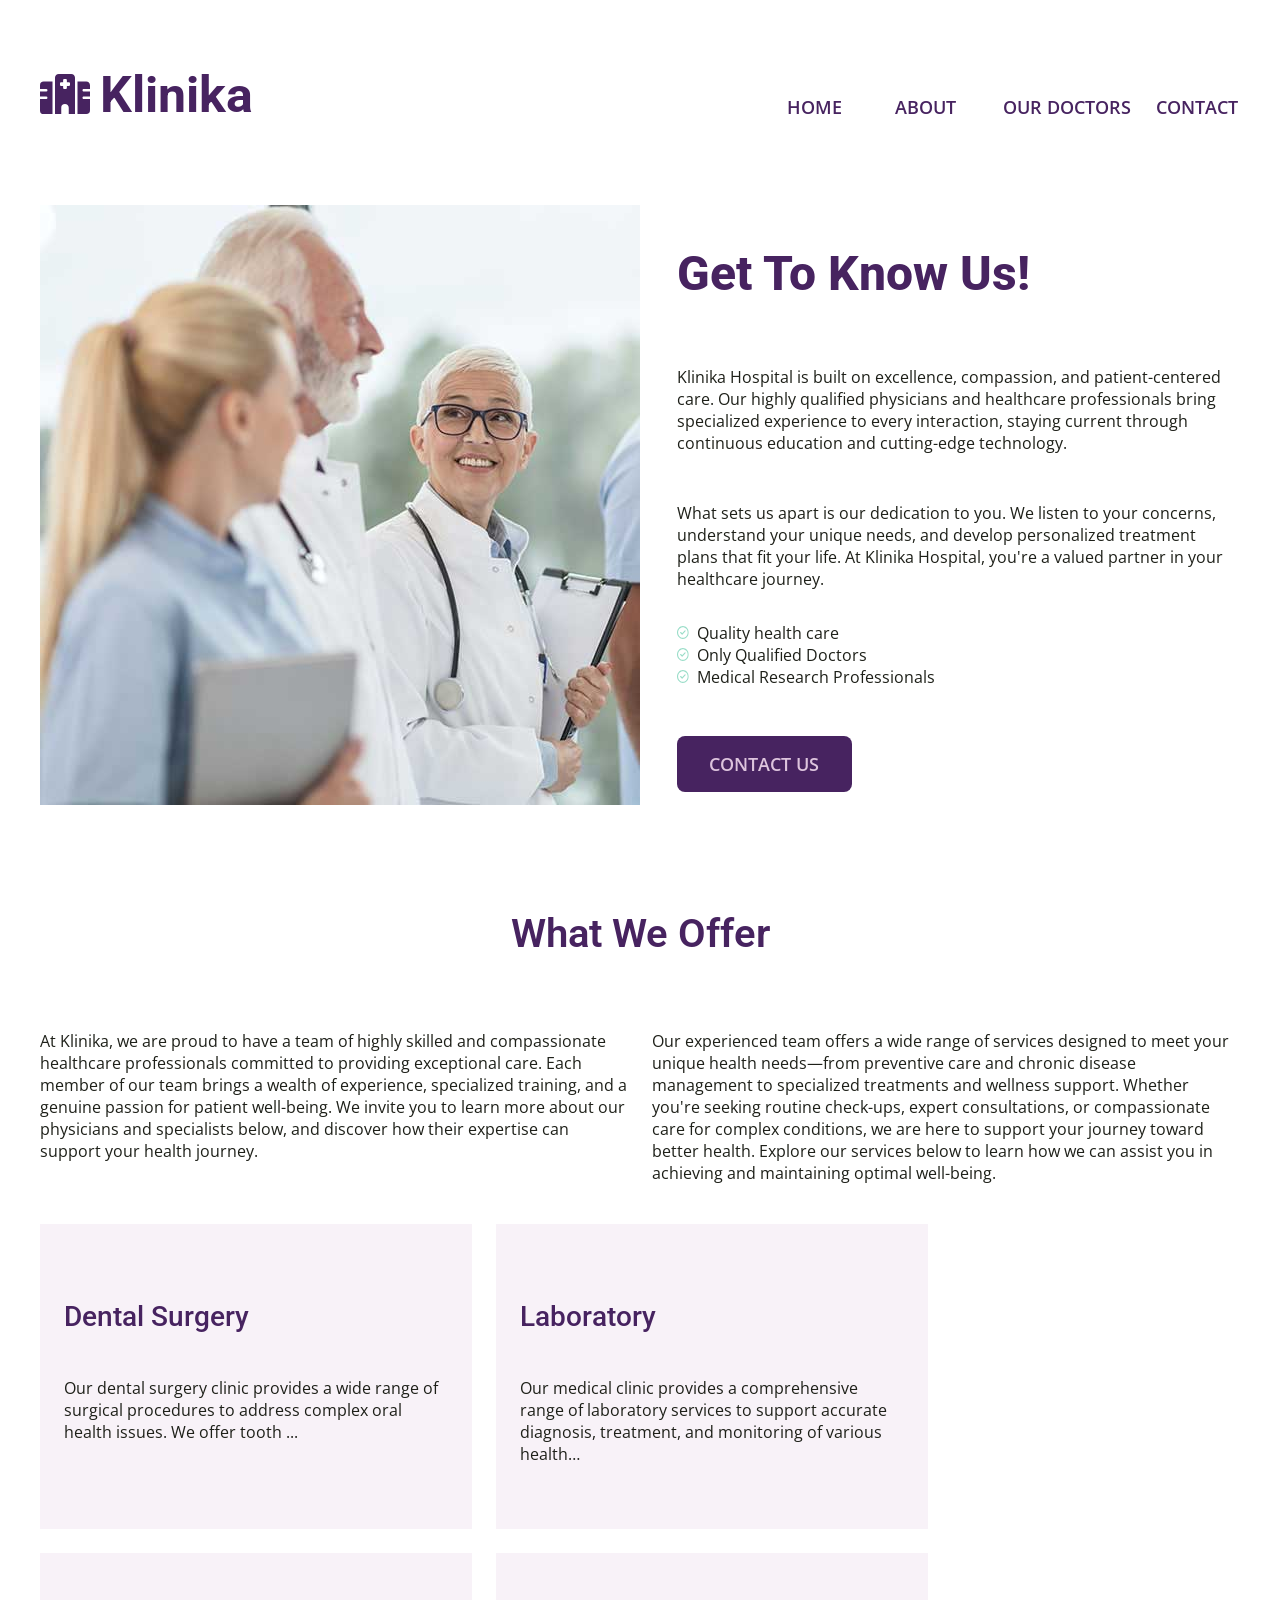
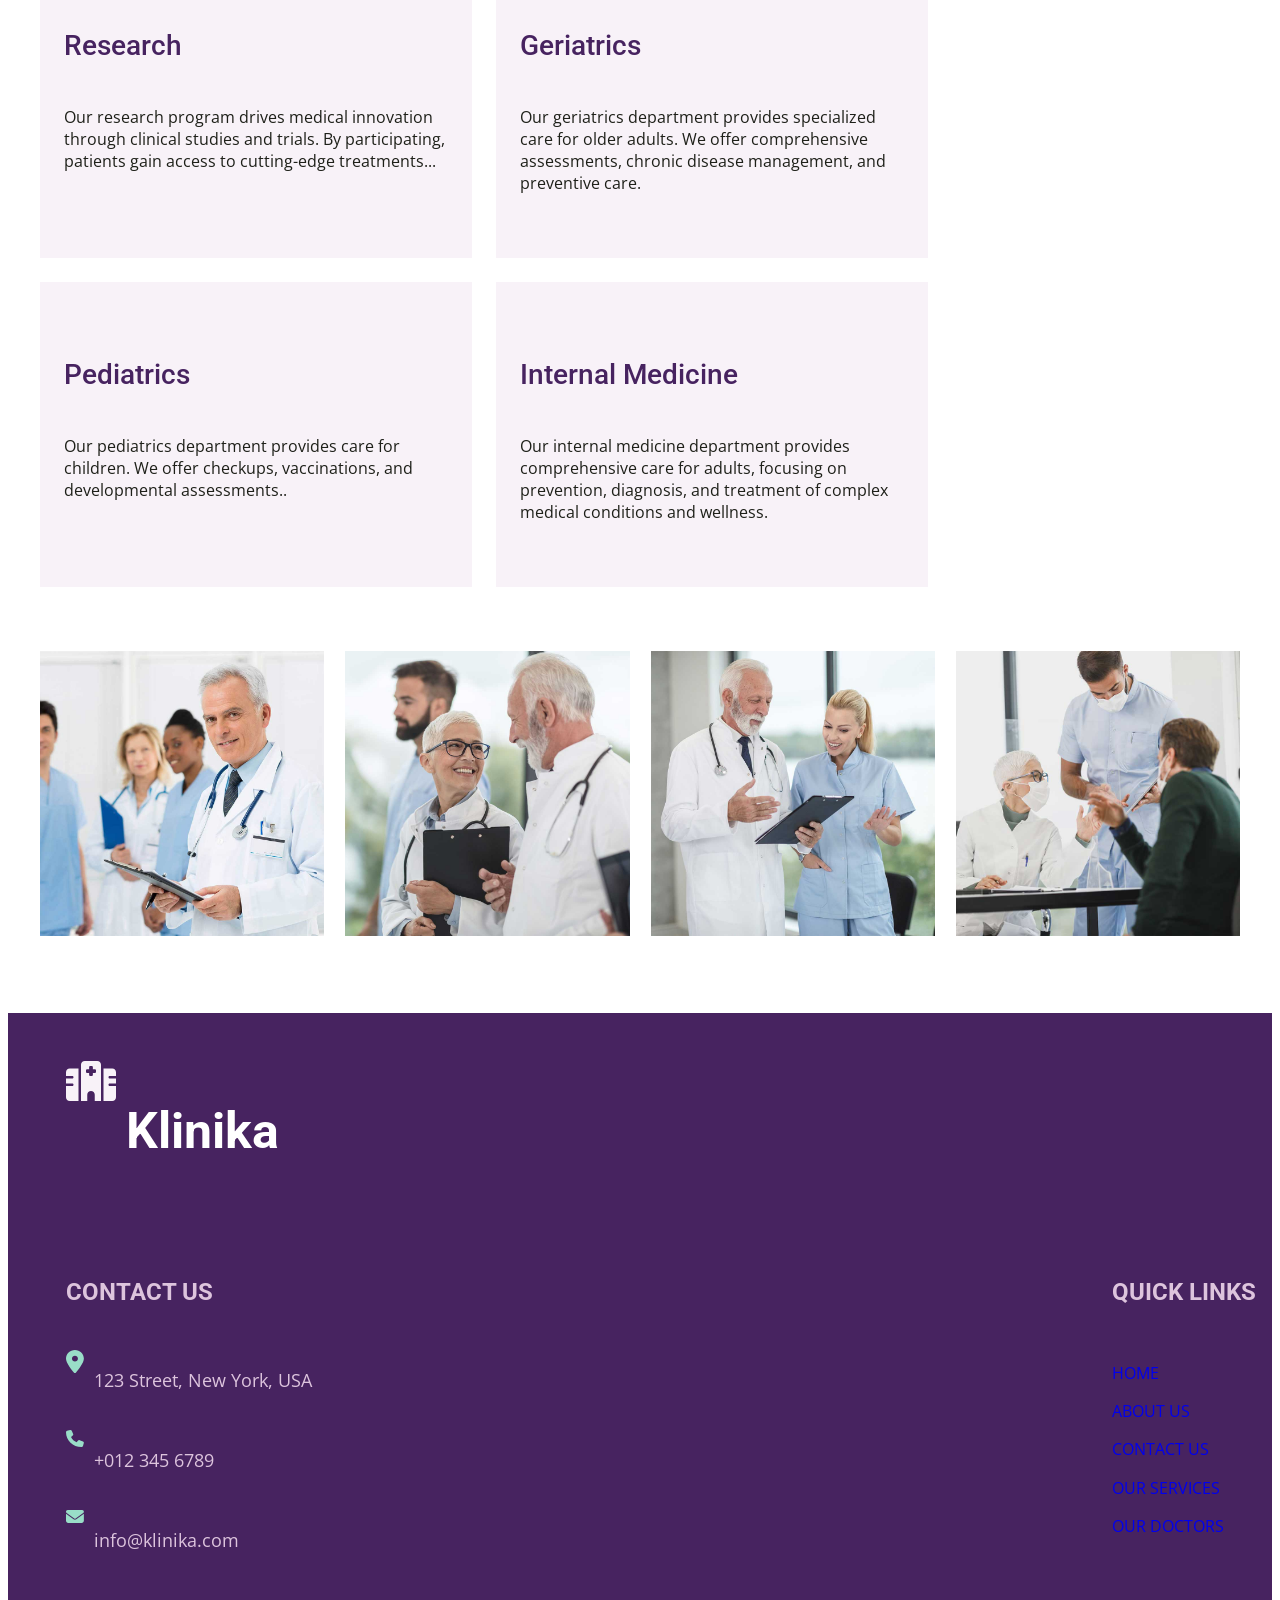
==== dmit-1530-assignment-1-start/dmit-1530-assignment-1-start/about-us.html @ 4910efee "Page working with some questions to solve" ====
<!DOCTYPE html>
<html lang="en">

<head>
    <meta charset="UTF-8">
    <meta name="viewport" content="width=device-width, initial-scale=1.0">

    <!-- Additional Meta Information -->
    <meta name="author" content="">
    <meta name="description" content="">

    <title>Document</title>

    <!-- Google Fonts -->
    <link rel="preconnect" href="https://fonts.googleapis.com">
    <link rel="preconnect" href="https://fonts.gstatic.com" crossorigin>
    <link
        href="https://fonts.googleapis.com/css2?family=Open+Sans:ital,wght@0,300..800;1,300..800&family=Roboto:ital,wght@0,100..900;1,100..900&display=swap"
        rel="stylesheet">

    <!-- Stylesheets -->
    <link rel="stylesheet" href="css/reset.css">
    <link rel="stylesheet" href="css/styles.css">
</head>

<body>
    <header>
        <div class="container banner flex">
            <div>
                <img src="./img/klinika-icon.svg" alt="Klinika Icon">
                <h1>Klinika</h1>
            </div>
            <div>
                <a href="./index.html">Home</a>
                <a href="./about-us.html">About</a>
                <a href="#doctors">Our Doctors</a>
                <a href="#contact">Contact</a>
            </div>
        </div>
    </header>

    <main>
        <div class="container">
            <section class="know-us">
                <img src="./img/about-us-shared.jpg" alt="">
                <div>
                    <h2>Get To Know Us!</h2>
                    <p>Klinika Hospital is built on excellence, compassion, and patient-centered care. Our highly
                        qualified
                        physicians and healthcare professionals bring specialized experience to every interaction,
                        staying
                        current through continuous education and cutting-edge technology.</p>
                    <p>What sets us apart is our dedication to you. We listen to your concerns, understand your unique
                        needs,
                        and develop personalized treatment plans that fit your life. At Klinika Hospital, you're a
                        valued
                        partner in your healthcare journey.</p>
                    <ul>
                        <li>
                            <img src="./img/checkmark-for-lists.svg" alt="Checkmark for the item of the list">
                            <p>Quality health care</p>
                        </li>
                        <li>
                            <img src="./img/checkmark-for-lists.svg" alt="Checkmark for the item of the list">
                            <p>Only Qualified Doctors</p>
                        </li>
                        <li>
                            <img src="./img/checkmark-for-lists.svg" alt="Checkmark for the item of the list">
                            <p>Medical Research Professionals</p>
                        </li>
                    </ul>
                    <a href="#" class="contact-btn-light">Contact Us</a>
                </div>
            </section>

            <section class="offer flex">
                <h2>What We Offer</h2>
                <div class="flex">
                    <p>At Klinika, we are proud to have a team of highly skilled and compassionate healthcare
                        professionals
                        committed to providing exceptional care. Each member of our team brings a wealth of experience,
                        specialized training, and a genuine passion for patient well-being. We invite you to learn more
                        about
                        our physicians and specialists below, and discover how their expertise can support your health
                        journey.
                    </p>
                    <p>Our experienced team offers a wide range of services designed to meet your unique health
                        needs—from
                        preventive care and chronic disease management to specialized treatments and wellness support.
                        Whether
                        you're seeking routine check-ups, expert consultations, or compassionate care for complex
                        conditions, we
                        are here to support your journey toward better health. Explore our services below to learn how
                        we
                        can
                        assist you in achieving and maintaining optimal well-being.</p>
                </div>
                <div class="flex services">
                    <div>
                        <h3>Dental Surgery</h3>
                        <p>Our dental surgery clinic provides a wide range of surgical procedures to address complex
                            oral
                            health issues. We offer tooth ...</p>
                    </div>

                    <div>
                        <h3>Laboratory</h3>
                        <p>Our medical clinic provides a comprehensive range of laboratory services to support accurate
                            diagnosis, treatment, and monitoring of various health…</p>
                    </div>

                    <div>
                        <h3>Research</h3>
                        <p>Our research program drives medical innovation through clinical studies and trials. By
                            participating, patients gain access to cutting-edge treatments...</p>
                    </div>

                    <div>
                        <h3>Geriatrics</h3>
                        <p>Our geriatrics department provides specialized care for older adults. We offer comprehensive
                            assessments, chronic disease management, and preventive care.</p>
                    </div>

                    <div>
                        <h3>Pediatrics</h3>
                        <p>Our pediatrics department provides care for children. We offer checkups, vaccinations, and
                            developmental assessments..</p>
                    </div>

                    <div>
                        <h3>Internal Medicine</h3>
                        <p>Our internal medicine department provides comprehensive care for adults, focusing on
                            prevention,
                            diagnosis, and treatment of complex medical conditions and wellness.</p>
                    </div>
                </div>

                <div class="flex carousel">
                    <div>
                        <img src="./img/home-doctors.jpg" alt="First picture of the carousel of Doctors">
                    </div>

                    <div>
                        <img src="./img/about-doctors-consult-caruosel.jpg"
                            alt="Second picture of the carousel of Doctors">
                    </div>

                    <div>
                        <img src="./img/about-doctors-medication-carousel.jpg"
                            alt="Third picture of the carousel of Doctors">
                    </div>

                    <div>
                        <img src="./img/home-why-choose-us.jpg" alt="Fourth picture of the carousel of Doctors">
                    </div>
                </div>
            </section>
        </div>
    </main>

    <footer>
        <div class="container">
            <div class="flex">
                <img src="./img/klinika-light-icon.svg" alt="Klinika Icon">
                <h2>Klinika</h2>
            </div>
            <div class="flex">
                <div>
                    <div class="flex" id="contact">
                        <h3>Contact Us</h3>
                    </div>
                    <div class="contact-us">
                        <div class="flex">
                            <img src="./img/location-icon.svg" alt="Location Icon">
                            <p>123 Street, New York, USA</p>
                        </div>
                        <div class="flex">
                            <img src="./img/phone-icon.svg" alt="Phone Icon">
                            <p>+012 345 6789</p>
                        </div>
                        <div class="flex">
                            <img src="./img/email-icon.svg" alt="Email Icon">
                            <p>info@klinika.com</p>
                        </div>
                    </div>
                </div>
                <div class="quick-links">
                    <h3>QUICK LINKS</h3>
                    <a href="./index.html   ">Home</a>
                    <a href="./about-us.html">About Us</a>
                    <a href="#">Contact Us</a>
                    <a href="#">Our Services</a>
                    <a href="#doctors">Our Doctors</a>
                </div>
            </div>
        </div>
    </footer>
</body>

</html>
---- dmit-1530-assignment-1-start/dmit-1530-assignment-1-start/css/styles.css ----
:root {
    --white: #FFFFFF;
    --dark-purple: #472360;
    --light-purple: #DDC4DD;
    --black-grey: #1E2019;
    --aqua: #99DDC8;
    --grey: #F8F2F8;
    --light-blue: #EFF5FF;

    --title-font: "Roboto", sans-serif;
    --body-font: "Open Sans", sans-serif;
}


.container {
    max-width: 1200px;
    margin: 0 auto;
    padding: 0 1rem;
}

.flex {
    display: flex;
}

.background-purple {
    background-color: var(--dark-purple);
}

main div:nth-child(2) {}

body {
    font-family: var(--body-font);
    color: var(--black-grey);
    font-size: 1rem;
}

h1,
h2,
h3 {
    font-family: var(--title-font);
    color: var(--dark-purple);
}



/* HEADER */

.banner {
    flex-direction: column;
    align-items: center;
    justify-content: center;
    padding: 1.5rem 1.5rem;
    margin-bottom: 3rem;
}

.banner h1 {
    font-size: 3.125rem;
    font-weight: bold;
}

.banner img {
    width: 3.125rem;
    height: auto;
    padding-right: .625rem;
}

.banner div {
    display: flex;
    text-align: center;
}

.banner div:nth-child(2) {
    width: 14.8125rem;
    display: flex;
    flex-wrap: wrap;
    column-gap: 1.5rem;
    row-gap: 1rem;
    text-align: left;
    padding-top: 1.5rem;
    justify-content: flex-start;
}

.banner a {
    font-size: 1.125rem;
    font-weight: 600;
    text-decoration: none;
    text-transform: uppercase;
    color: var(--dark-purple);
    width: 8.0625rem;
    text-align: left;
}

.banner a:nth-child(2),
.banner a:nth-child(4) {
    width: 5.25rem;
}

header .container {
    padding-bottom: 0;
}

/* GOOD HEALTH */

.goodh {
    flex-direction: column;
    align-items: center;
    text-align: center;
}

.goodh img {
    width: 23.625rem;
    height: auto;
}

.goodh h2 {
    font-size: 3rem;
    font-weight: 800;
    padding-top: 1.5rem;
}

.goodh .flex {
    display: flex;
    flex-direction: column;
    gap: 1.5rem;
    padding: 3rem 0 4.25rem 0;
}

.goodh .flex div p:nth-child(1) {
    font-size: 2rem;
    font-weight: 700;
    color: var(--dark-purple);
}

/* Learn A us */

.learn-about-us {
    align-items: center;
    flex-direction: column;
    background-color: var(--dark-purple);
    padding: 4.5rem 1.5rem;
    text-align: left;
    color: var(--light-purple);
}

.learn-about-us img {
    width: 23.625rem;
    height: auto;
}

.learn-about-us h2 {
    color: var(--light-purple);
    font-size: 2.5rem;
    font-weight: 600;
    padding: 1.5rem 0;
}

.learn-about-us p {
    padding-bottom: 1.5rem;
}

.learn-about-us ul {
    padding: 0;
    margin: 0;
    width: 100%;
}

.learn-about-us li {
    display: flex;
    align-items: flex-start;
    column-gap: 1rem;
}

.learn-about-us li p {
    padding: 0rem;
}

.learn-about-us li img {
    width: .8006rem;
    height: auto;
    align-self: center;
}

.contact-btn {
    display: inline-block;
    margin-top: 4.375rem;
    text-decoration: none;
    background-color: var(--light-purple);
    color: var(--dark-purple);
    cursor: pointer;
    width: 9.2975rem;
    text-align: center;
    font-size: 1.125rem;
    font-weight: 600;
    text-transform: uppercase;
    align-self: flex-start;
    padding: 1rem .8125rem;
    border-radius: .5rem;
    transition: all 0.5s ease;
}

.contact-btn:hover,
.contact-btn:focus {
    background-color: var(--dark-purple);
    color: var(--aqua);
}

/* Why choose Us */

.choose-us {
    text-align: left;
    padding: 4.5rem 1.625rem;
    flex-direction: column;
    align-items: center;
}

.choose-us h2 {
    font-size: 2.5rem;
    font-weight: 600;
    padding-bottom: 1.5rem;
}

.choose-us img {
    padding-top: 1.5rem;
    width: 23.625rem;
    height: auto;
}

.choose-us .flex {
    display: flex;
    gap: 1rem;
    flex-wrap: wrap;
    justify-content: space-between;
    padding-top: .3125rem;
}

.features {
    display: flex;
    align-items: center;
    gap: 0.5rem;
    width: calc(50% - 0.5rem);
    justify-content: left;
}

.choose-us .flex .features-icon {
    width: 20%;
}

.features-icon img {
    width: 1.2575rem;
    height: auto;
    padding: 0;
}

.choose-us .flex .features-description {
    width: 80%;
}

.features-description p:nth-child(2) {
    font-weight: 700;
}

/* Doctors */

.doctors-section {
    background-color: var(--dark-purple);
    align-items: center;
    flex-direction: column;
}

.doctors-section .flex {
    flex-direction: column;
    gap: 1.5rem;
}

.doctors-section h2 {
    color: var(--light-purple);
    padding: 4.5rem 1.75rem 1.5rem 1.75rem;
    font-size: 2.5rem;
    font-weight: 500;
    text-align: center;
}

.doctor-card {
    background-color: var(--light-blue);
    width: 17.375rem;
}

.doctor-card h3 {
    color: var(--dark-purple);
    font-size: 1.75rem;
}

.doctor-card div:nth-child(2) {
    padding: 1.5rem;
}

.doctors-section a {
    text-decoration: none;
    color: var(--light-purple);
    text-transform: uppercase;
    font-weight: 600;
    font-size: 1.125rem;
    align-self: flex-end;
    padding: 3rem 1.6875rem 4.5rem 0;
}

/* Health Care */

.health {
    padding: 4.5rem 1.625rem;
    flex-direction: column;
}

.health h2 {
    font-size: 2.5rem;
    font-weight: 600;
    padding-bottom: 1.5rem;
}

.services h3 {
    font-size: 1.75rem;
    font-weight: 500;
    padding-bottom: 1rem;
}

.services {
    flex-direction: column;
    gap: 1.5rem;
    padding-bottom: 40px;
    text-align: left;
}

.services div {
    background-color: var(--grey);
    padding: 1.5rem;
}

.health a {
    text-decoration: none;
    color: var(--dark-purple);
    text-transform: uppercase;
    font-weight: 600;
    font-size: 1.125rem;
    align-self: flex-end;
}

/* Footer */

footer {
    color: var(--light-purple);
    background-color: var(--dark-purple);
    text-align: left;
    padding: 3rem 0 1.75rem;
}

footer .container {
    display: flex;
    padding-left: 3.625rem;
    align-items: center;
    flex-direction: column;
    text-align: left;
}

footer .container div.flex {
    column-gap: .625rem;
    align-items: flex-start;
    padding-bottom: 1.25rem;
    width: 17.5rem;
}

footer h2 {
    font-size: 3.125rem;
    font-weight: 700;
    color: var(--white);
}

footer h3 {
    font-size: 1.5rem;
    color: var(--light-purple);
    text-transform: uppercase;
    padding-top: .25rem;
}

footer .container div:nth-child(2) {
    flex-direction: column;
}

footer div.container div.contact-us {
    display: flex;
    flex-direction: column;
    align-items: flex-start;
    /* width: 17.5rem; */
}

footer div.container div.contact-us .flex {
    flex-direction: row;
}


.contact-us img {
    width: 1.1169rem;
}

.contact-us p {
    width: 100%;
    font-size: 1.125rem;
}

.quick-links {
    display: flex;
    flex-direction: column;
    align-items: flex-start;
    /* width: 17.5rem; */
}

.quick-links h3 {
    padding-bottom: 1.5rem;
}

.quick-links a {
    text-decoration: none;
    text-transform: uppercase;
    line-height: 2.4;
}

/* About */

.know-us {
    display: flex;
    flex-direction: column;
    align-items: center;
    padding-bottom: 4.5rem;
}

.know-us img {
    /* QUESTIONSSSSSSSS IS IT 100% OR THE FIGMA SPECIFIED */
    width: 100%;
    height: auto;
}

.know-us h2 {
    font-size: 3rem;
    font-weight: 800;
    padding: 1.5rem 0 .5rem;
    align-self: flex-start;
}

.know-us p {
    padding: 1rem 0;
}

.know-us ul,
.know-us ul p {
    padding: 0;
    margin: 0;
    width: 100%;
}

.know-us li {
    display: flex;
    align-items: center;
    gap: .5rem;
}

.know-us li img {
    width: .735rem;
    height: auto;
}

.contact-btn-light {
    display: inline-block;
    margin-top: 3rem;
    text-decoration: none;
    background-color: var(--dark-purple);
    color: var(--light-purple);
    cursor: pointer;
    width: 9.2975rem;
    text-align: center;
    font-size: 1.125rem;
    font-weight: 600;
    text-transform: uppercase;
    align-self: flex-start;
    padding: 1rem .8125rem;
    border-radius: .5rem;
    transition: all 0.5s ease;
}

.contact-btn-light:hover,
.contact-btn-light:focus {
    background-color: var(--aqua);
    color: var(--dark-purple);
}

/* Offer */

.offer {
    text-align: center;
    flex-direction: column;
    gap: 1.5rem;
}

.offer p {
    text-align: left;
}

.offer h2 {
    font-size: 2.5rem;
    font-weight: 600;
}

.offer .services div {
    padding: 3rem 1.5rem;
}

.offer .flex:first-of-type {
    flex-direction: column;
    gap: 1.5rem;
}

/* imgs carousel */

.carousel {
    flex-direction: column;
    width: 100%;
    gap: 1.3125rem;
    align-items: center;
    padding-bottom: 4.5rem;
}

.carousel img {
    width: 100%;
}


@media screen and (min-width: 720px) {
    .banner {
        flex-direction: row;
        justify-content: space-between;
    }

    /* Good Health */

    .goodh {
        flex-direction: row;
        flex-wrap: wrap;
        padding-bottom: 4.5rem;
        gap: 1.5rem;
        text-align: left;
    }

    .goodh img {
        width: calc(50% - .75rem);
    }

    .goodh div {
        width: calc(50% - .75rem);
        flex-direction: column;
    }

    .goodh .flex {
        flex-direction: row;
        width: 100%;
    }

    /* Learn A us */

    .learn-about-us {
        flex-direction: row;
        flex-wrap: wrap;
        gap: 1.5rem;
    }

    .learn-about-us img {
        width: calc(50% - .75rem);
    }

    .learn-about-us div {
        width: calc(50% - .75rem);
    }

    /* Why Us */

    .choose-us {
        display: flex;
        flex-direction: row;
        flex-wrap: wrap;
        gap: 1.5rem;
    }

    .choose-us div:first-of-type {
        width: calc(50% - .75rem);
    }

    .choose-us img {
        width: calc(50% - .75rem);
    }

    .features-icon img {
        width: 1.2575rem;
        height: auto;
        padding: 0;
    }

    .choose-us div.flex {
        width: 100%;
    }

    .features {
        width: calc(50% - 1rem);
        gap: 0;
    }

    /* Doctors */

    .doctors-section .flex {
        flex-direction: row;
        flex-wrap: wrap;
        align-items: center;
        padding: 0 1.5rem;
    }

    .doctor-card {
        display: block;
        width: calc((100% / 2) - (1.5rem / 2));
    }

    /* Health Care */

    .health h2 {
        text-align: center;
    }

    .services {
        flex-direction: row;
    }

    /* Footer */

    footer .container {
        align-items: flex-start;
    }

    footer .container>.flex:nth-of-type(2) {
        flex-direction: row;
        justify-content: space-between;
        width: 100%;
        align-items: flex-start;
    }

    footer h2 {
        padding-bottom: 1.75rem;
    }

    /* About */

    .services {
        flex-wrap: wrap;
    }

    .services div {
        width: calc((100% / 2) - (1.5rem / 2));
    }

    /* Carousel */

    .carousel {
        flex-direction: row;
        flex-wrap: wrap;
    }

    .carousel div {
        width: calc((100% / 2) - (1.3125rem / 2));
    }
}

@media screen and (min-width: 1280px) {
    .banner div:nth-child(2) {
        flex-wrap: nowrap;
        width: 100%;
        justify-content: flex-end;
    }

    .banner a:nth-child(1) {
        width: 5.25rem;
    }

    /* Good Health */

    .goodh img {
        order: 2;
    }

    .goodh .flex div {
        position: relative;
        padding-left: 1.5rem;
    }

    .goodh .flex div::before {
        content: "";
        position: absolute;
        left: 0;
        top: 25%;
        width: 1px;
        height: 70%;
        background-color: #1E2019;
    }

    /* Learn */

    .learn-about-us a {
        margin-top: 3rem;
    }

    .learn-about-us h2 {
        padding-top: unset;
    }

    .learn-about-us {
        align-items: flex-start;
    }

    /* Doctors */

    .doctors-section .flex {
        gap: 1rem;
        padding: 0;
    }

    .doctor-card {
        display: block;
        height: auto;
        width: calc((100% / 4) - (3rem / 4));
    }

    /* About */

    .know-us {
        flex-direction: row;
        gap: 2.3125rem;
    }

    .know-us img {
        width: calc(100% - 1.1563rem);
    }

    .know-us div {
        width: calc(100% - 1.1563rem);
        align-self: flex-start;
    }

    .know-us h2 {
        padding-top: unset;
    }

    /* Offer */

    .offer .flex:first-of-type {
        flex-direction: row;
    }

    .offer .flex:first-of-type p{
        width: 100%;
    }

    .services div {
        width: calc((100% / 3) - (3rem / 3));
    }

    /* Carousel */

    .carousel div {
        width: calc((100% / 4) - (3.9375rem / 4));
    }

}
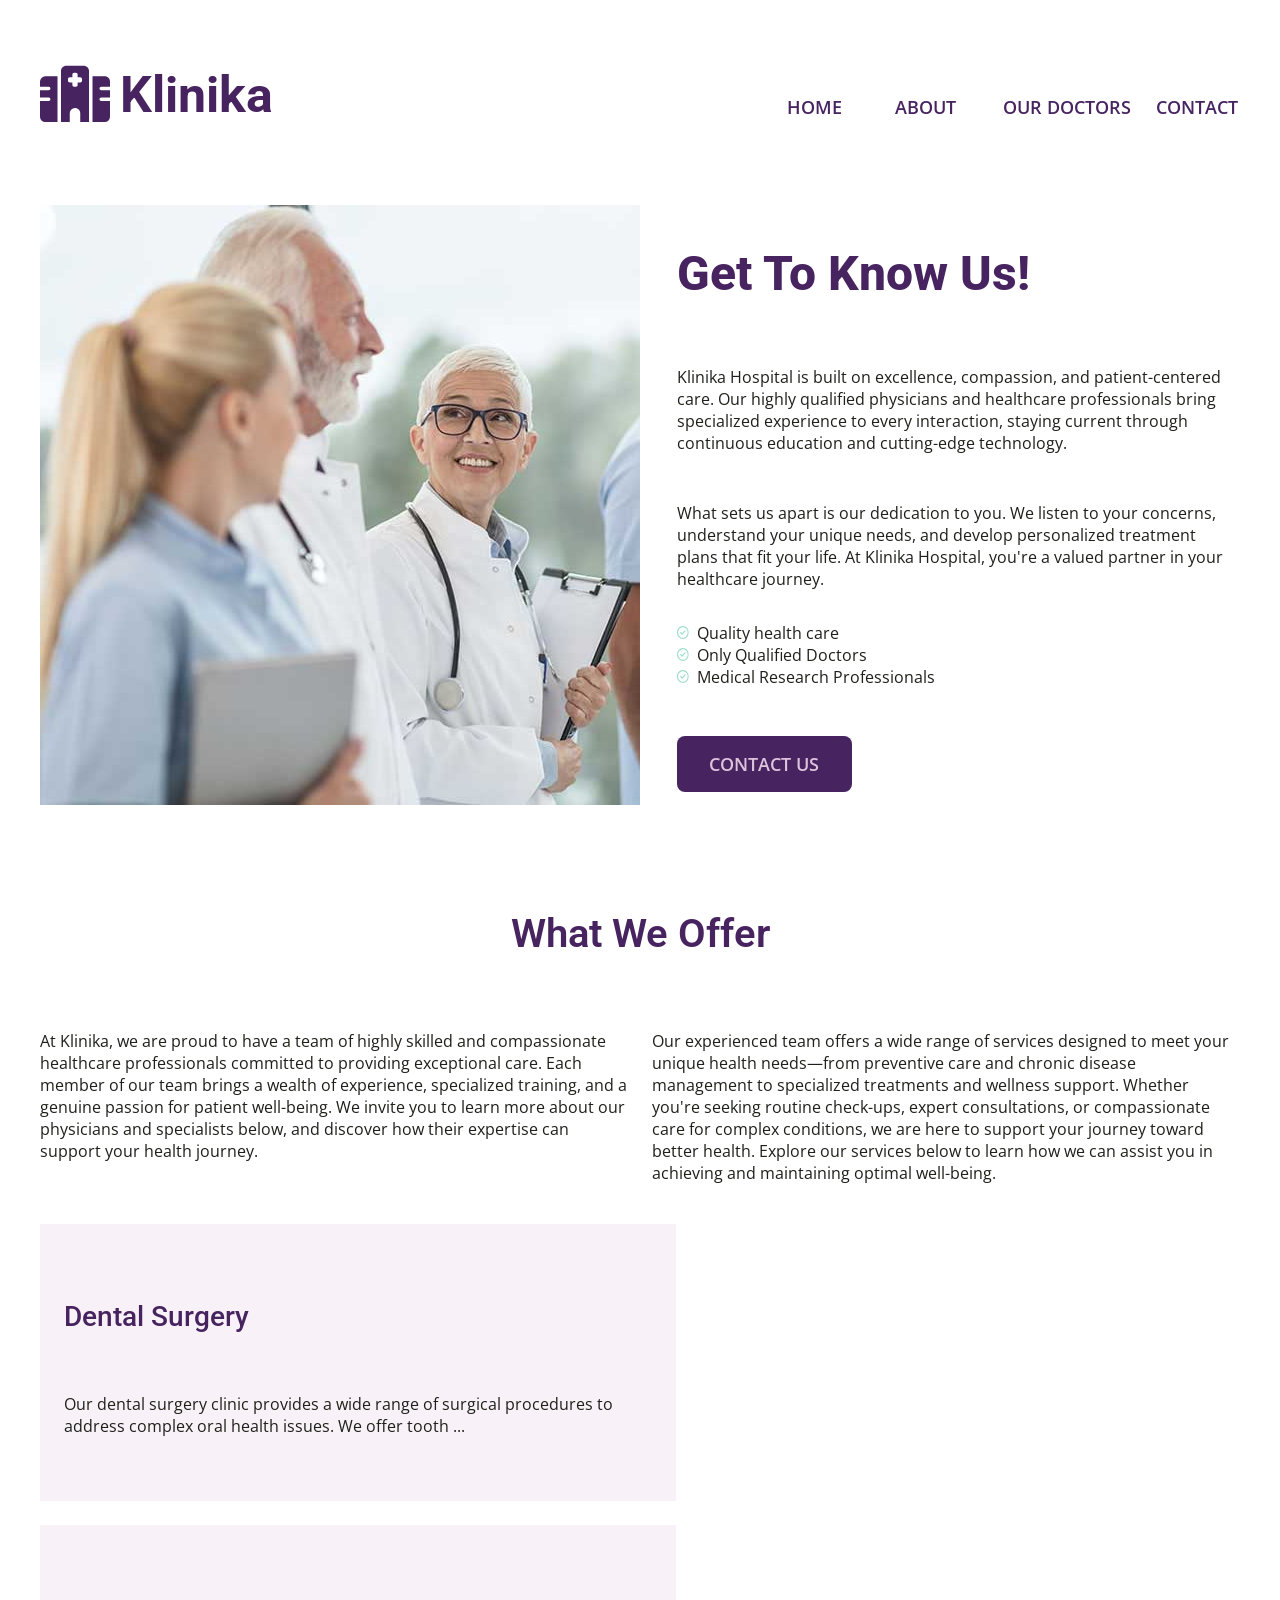
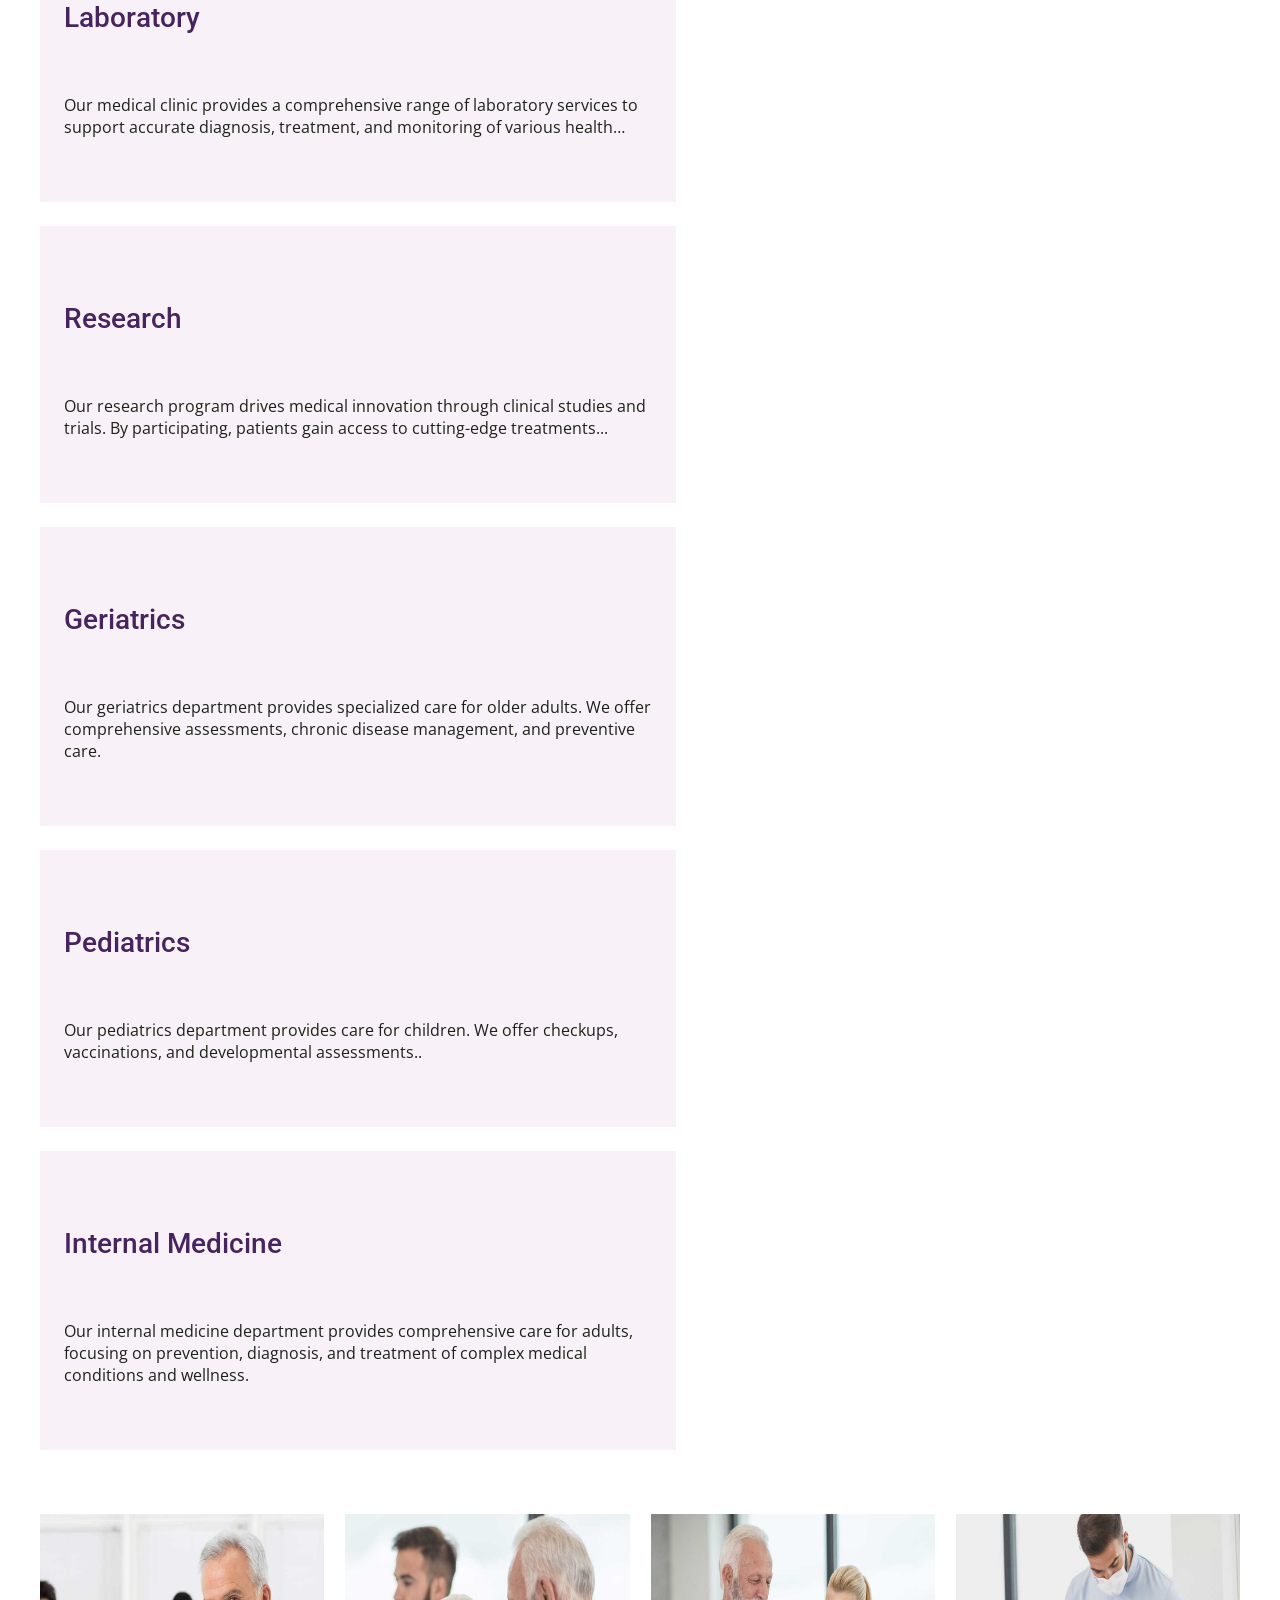
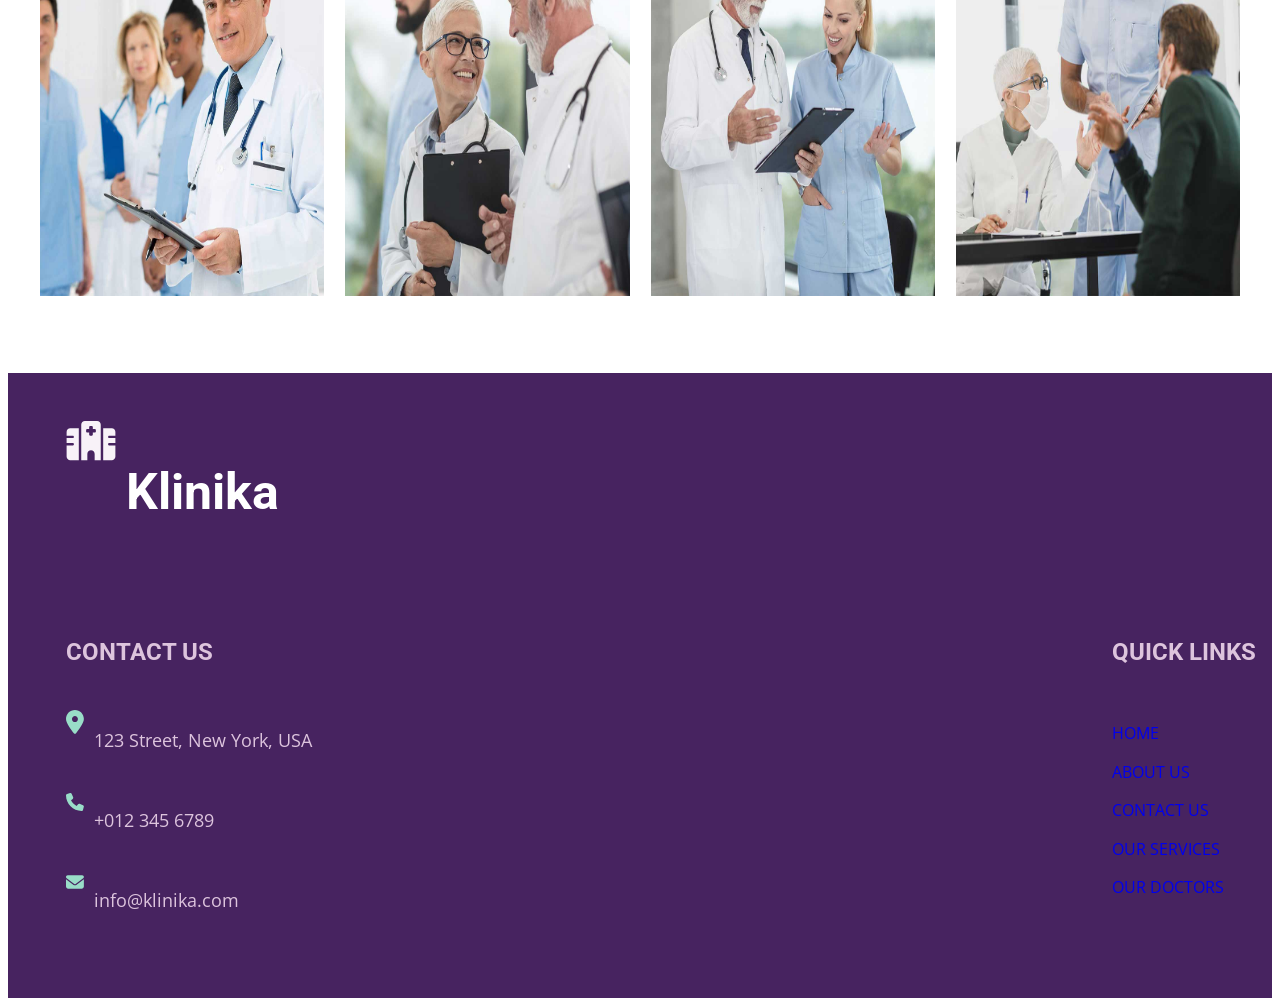
==== commit 5771d9fb: "Fixed some errors" ====
--- a/dmit-1530-assignment-1-start/dmit-1530-assignment-1-start/about-us.html
+++ b/dmit-1530-assignment-1-start/dmit-1530-assignment-1-start/about-us.html
@@ -27,7 +27,7 @@
     <header>
         <div class="container banner flex">
             <div>
-                <img src="./img/klinika-icon.svg" alt="Klinika Icon">
+                <img src="./img/klinika-icon.svg" alt="Klinika Icon" width="50" height="40">
                 <h1>Klinika</h1>
             </div>
             <div>
@@ -42,7 +42,7 @@
     <main>
         <div class="container">
             <section class="know-us">
-                <img src="./img/about-us-shared.jpg" alt="">
+                <img src="./img/about-us-shared.jpg" alt="Doctor consultation image" width="382" height="382">
                 <div>
                     <h2>Get To Know Us!</h2>
                     <p>Klinika Hospital is built on excellence, compassion, and patient-centered care. Our highly
@@ -57,15 +57,18 @@
                         partner in your healthcare journey.</p>
                     <ul>
                         <li>
-                            <img src="./img/checkmark-for-lists.svg" alt="Checkmark for the item of the list">
+                            <img src="./img/checkmark-for-lists.svg" alt="Checkmark for the item of the list"
+                                width="12.8096" height="13">
                             <p>Quality health care</p>
                         </li>
                         <li>
-                            <img src="./img/checkmark-for-lists.svg" alt="Checkmark for the item of the list">
+                            <img src="./img/checkmark-for-lists.svg" alt="Checkmark for the item of the list"
+                                width="12.8096" height="13">
                             <p>Only Qualified Doctors</p>
                         </li>
                         <li>
-                            <img src="./img/checkmark-for-lists.svg" alt="Checkmark for the item of the list">
+                            <img src="./img/checkmark-for-lists.svg" alt="Checkmark for the item of the list"
+                                width="12.8096" height="13">
                             <p>Medical Research Professionals</p>
                         </li>
                     </ul>
@@ -137,21 +140,23 @@
 
                 <div class="flex carousel">
                     <div>
-                        <img src="./img/home-doctors.jpg" alt="First picture of the carousel of Doctors">
+                        <img src="./img/home-doctors.jpg" alt="First picture of the carousel of Doctors" width="382"
+                            height="382">
                     </div>
 
                     <div>
                         <img src="./img/about-doctors-consult-caruosel.jpg"
-                            alt="Second picture of the carousel of Doctors">
+                            alt="Second picture of the carousel of Doctors" width="382" height="382">
                     </div>
 
                     <div>
                         <img src="./img/about-doctors-medication-carousel.jpg"
-                            alt="Third picture of the carousel of Doctors">
-                    </div>
-
-                    <div>
-                        <img src="./img/home-why-choose-us.jpg" alt="Fourth picture of the carousel of Doctors">
+                            alt="Third picture of the carousel of Doctors" width="382" height="382">
+                    </div>
+
+                    <div>
+                        <img src="./img/home-why-choose-us.jpg" alt="Fourth picture of the carousel of Doctors"
+                            width="382" height="382">
                     </div>
                 </div>
             </section>
@@ -161,7 +166,7 @@
     <footer>
         <div class="container">
             <div class="flex">
-                <img src="./img/klinika-light-icon.svg" alt="Klinika Icon">
+                <img src="./img/klinika-light-icon.svg" alt="Klinika Icon" width="50" height="40">
                 <h2>Klinika</h2>
             </div>
             <div class="flex">
@@ -171,15 +176,15 @@
                     </div>
                     <div class="contact-us">
                         <div class="flex">
-                            <img src="./img/location-icon.svg" alt="Location Icon">
+                            <img src="./img/location-icon.svg" alt="Location Icon" width="23" height="24">
                             <p>123 Street, New York, USA</p>
                         </div>
                         <div class="flex">
-                            <img src="./img/phone-icon.svg" alt="Phone Icon">
+                            <img src="./img/phone-icon.svg" alt="Phone Icon" width="23" height="24">
                             <p>+012 345 6789</p>
                         </div>
                         <div class="flex">
-                            <img src="./img/email-icon.svg" alt="Email Icon">
+                            <img src="./img/email-icon.svg" alt="Email Icon" width="23" height="24">
                             <p>info@klinika.com</p>
                         </div>
                     </div>
--- a/dmit-1530-assignment-1-start/dmit-1530-assignment-1-start/css/styles.css
+++ b/dmit-1530-assignment-1-start/dmit-1530-assignment-1-start/css/styles.css
@@ -26,8 +26,6 @@
     background-color: var(--dark-purple);
 }
 
-main div:nth-child(2) {}
-
 body {
     font-family: var(--body-font);
     color: var(--black-grey);
@@ -59,7 +57,8 @@
 }
 
 .banner img {
-    width: 3.125rem;
+    width: 10vw;
+    max-width: 70px;
     height: auto;
     padding-right: .625rem;
 }
@@ -108,7 +107,7 @@
 }
 
 .goodh img {
-    width: 23.625rem;
+    width: 100%;
     height: auto;
 }
 
@@ -122,7 +121,7 @@
     display: flex;
     flex-direction: column;
     gap: 1.5rem;
-    padding: 3rem 0 4.25rem 0;
+    /* padding: 3rem 0 4.25rem 0; */
 }
 
 .goodh .flex div p:nth-child(1) {
@@ -137,13 +136,13 @@
     align-items: center;
     flex-direction: column;
     background-color: var(--dark-purple);
-    padding: 4.5rem 1.5rem;
+    padding: 4.5rem 0;
     text-align: left;
     color: var(--light-purple);
 }
 
 .learn-about-us img {
-    width: 23.625rem;
+    width: 100%;
     height: auto;
 }
 
@@ -175,7 +174,8 @@
 }
 
 .learn-about-us li img {
-    width: .8006rem;
+    width: 100%;
+    max-width: .8006rem;
     height: auto;
     align-self: center;
 }
@@ -208,7 +208,7 @@
 
 .choose-us {
     text-align: left;
-    padding: 4.5rem 1.625rem;
+    padding: 4.5rem 0;
     flex-direction: column;
     align-items: center;
 }
@@ -221,7 +221,7 @@
 
 .choose-us img {
     padding-top: 1.5rem;
-    width: 23.625rem;
+    width: 100%;
     height: auto;
 }
 
@@ -246,7 +246,8 @@
 }
 
 .features-icon img {
-    width: 1.2575rem;
+    width: 100%;
+    max-width: 1.2575rem;
     height: auto;
     padding: 0;
 }
@@ -307,7 +308,7 @@
 /* Health Care */
 
 .health {
-    padding: 4.5rem 1.625rem;
+    padding: 4.5rem 0;
     flex-direction: column;
 }
 
@@ -398,7 +399,8 @@
 
 
 .contact-us img {
-    width: 1.1169rem;
+    width: 100%;
+    max-width: 1.1169rem;
 }
 
 .contact-us p {
@@ -517,6 +519,13 @@
     gap: 1.5rem;
 }
 
+/* Service */
+
+.abpage {
+    display: flex;
+}
+
+
 /* imgs carousel */
 
 .carousel {
@@ -616,7 +625,6 @@
         flex-direction: row;
         flex-wrap: wrap;
         align-items: center;
-        padding: 0 1.5rem;
     }
 
     .doctor-card {
@@ -624,6 +632,14 @@
         width: calc((100% / 2) - (1.5rem / 2));
     }
 
+    .doctor-card img {
+        width: 100%;
+    }
+
+    .doctors-section a {
+        padding-right: 0;
+    }
+
     /* Health Care */
 
     .health h2 {
@@ -632,6 +648,14 @@
 
     .services {
         flex-direction: row;
+    }
+
+    .services {
+        flex-wrap: wrap;
+    }
+
+    .services div {
+        width: calc((100% / 3) - (3rem / 3));
     }
 
     /* Footer */
@@ -653,11 +677,9 @@
 
     /* About */
 
-    .services {
+    .offer .services div {
+        display: flex;
         flex-wrap: wrap;
-    }
-
-    .services div {
         width: calc((100% / 2) - (1.5rem / 2));
     }
 
@@ -673,7 +695,7 @@
     }
 }
 
-@media screen and (min-width: 1280px) {
+@media screen and (min-width: 1095px) {
     .banner div:nth-child(2) {
         flex-wrap: nowrap;
         width: 100%;
@@ -758,7 +780,7 @@
         flex-direction: row;
     }
 
-    .offer .flex:first-of-type p{
+    .offer .flex:first-of-type p {
         width: 100%;
     }
 
@@ -772,4 +794,4 @@
         width: calc((100% / 4) - (3.9375rem / 4));
     }
 
-}
+}
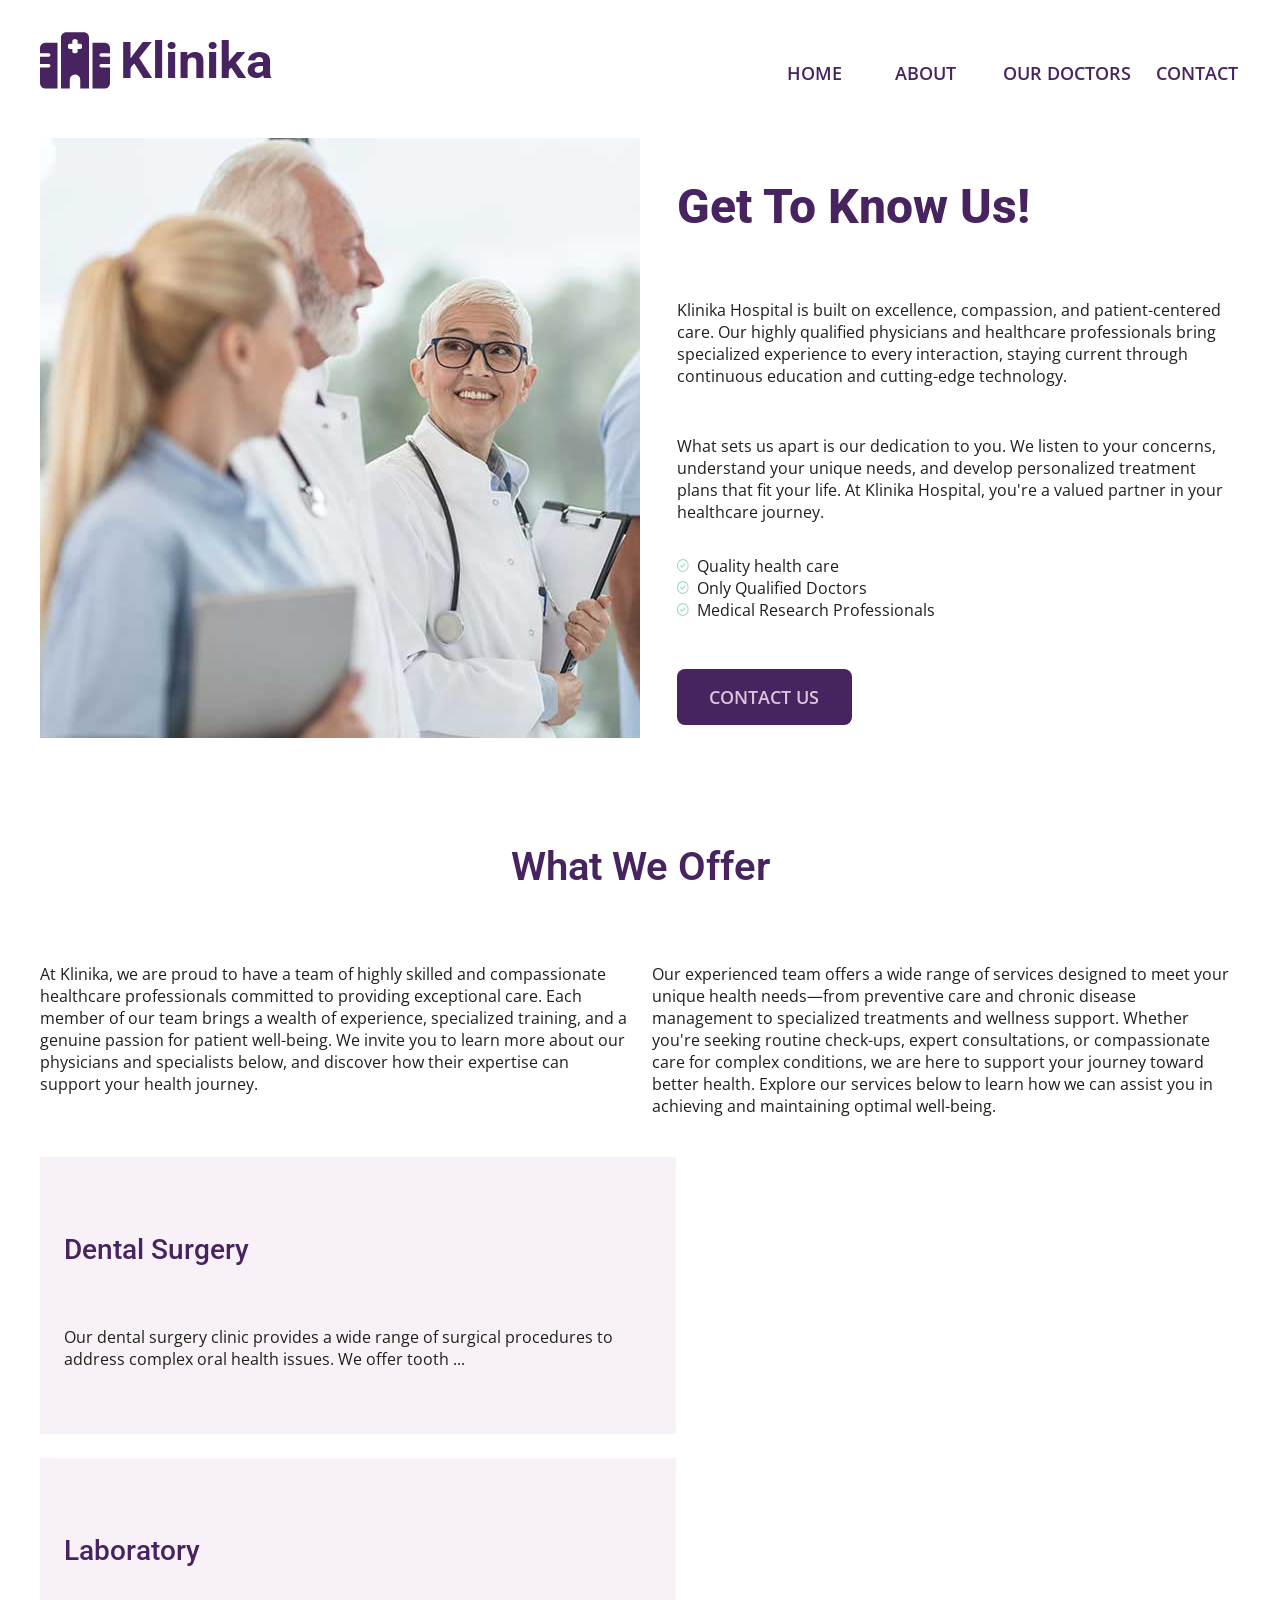
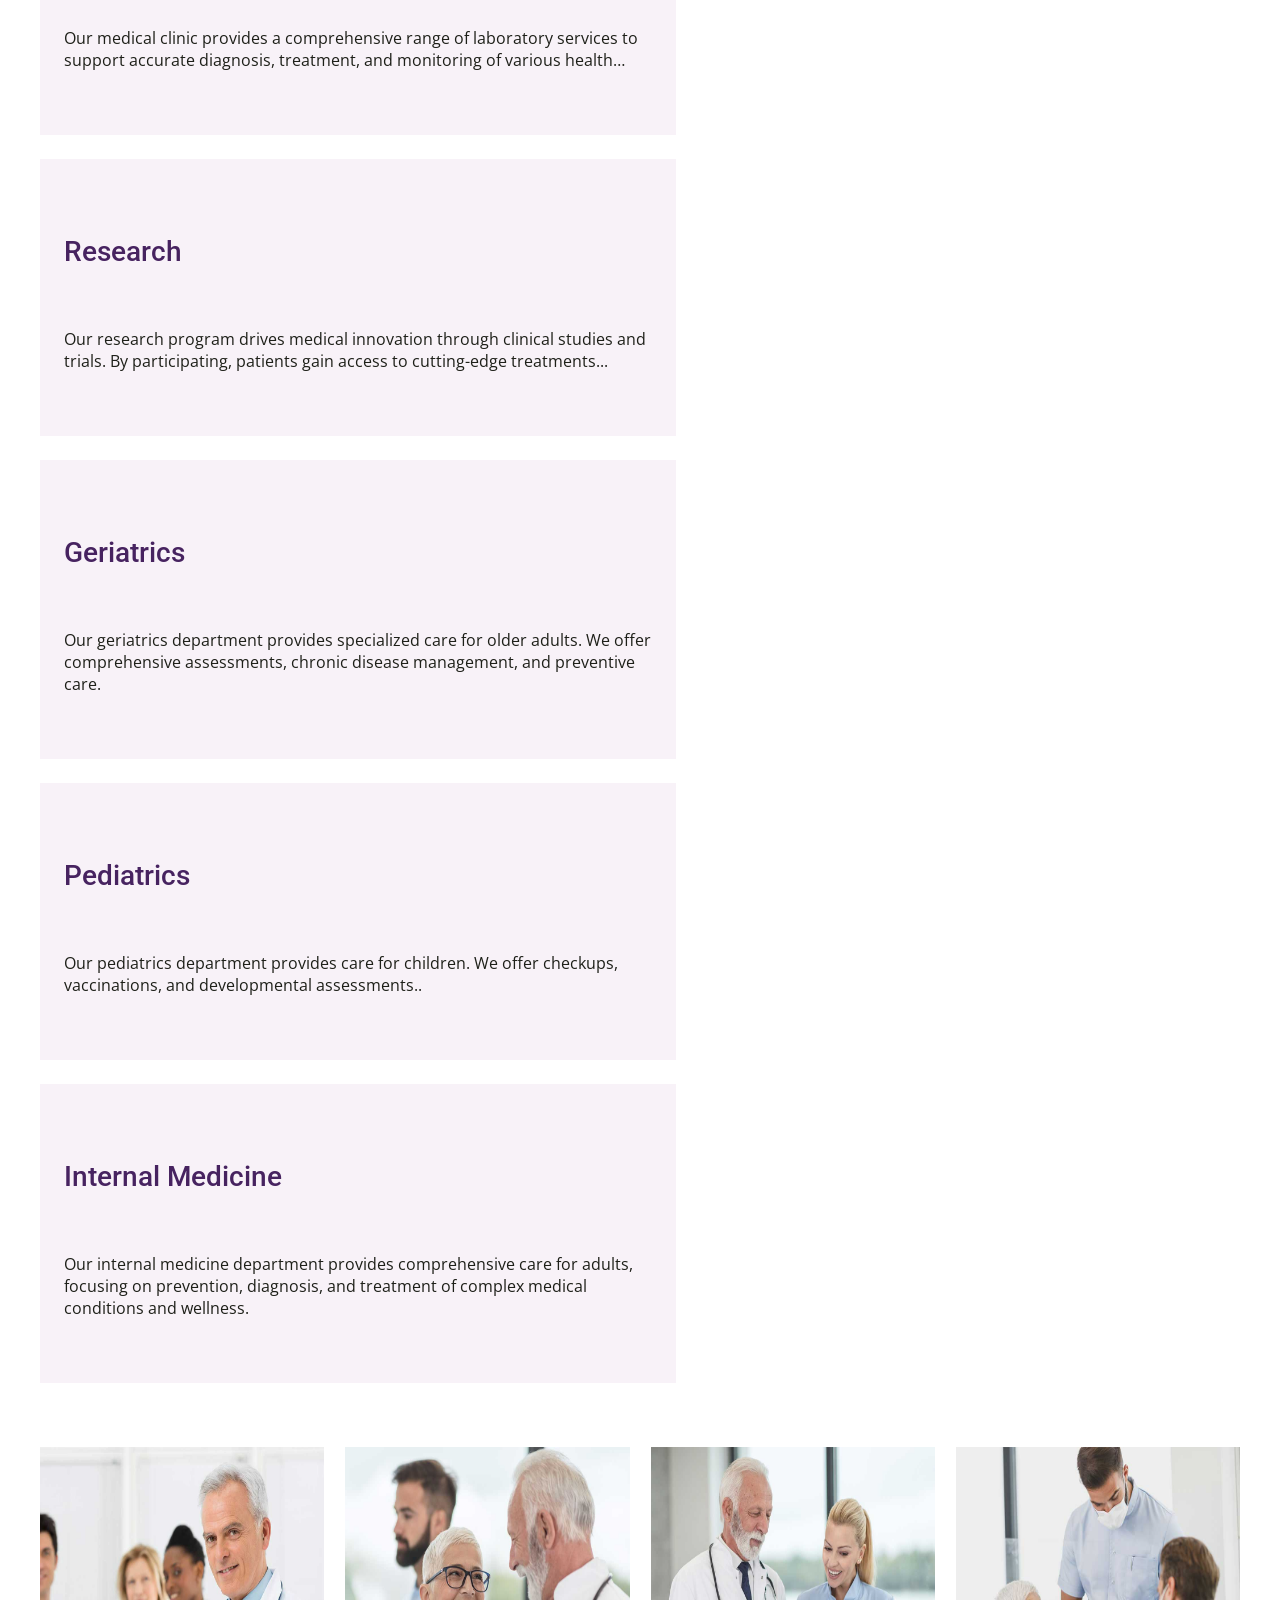
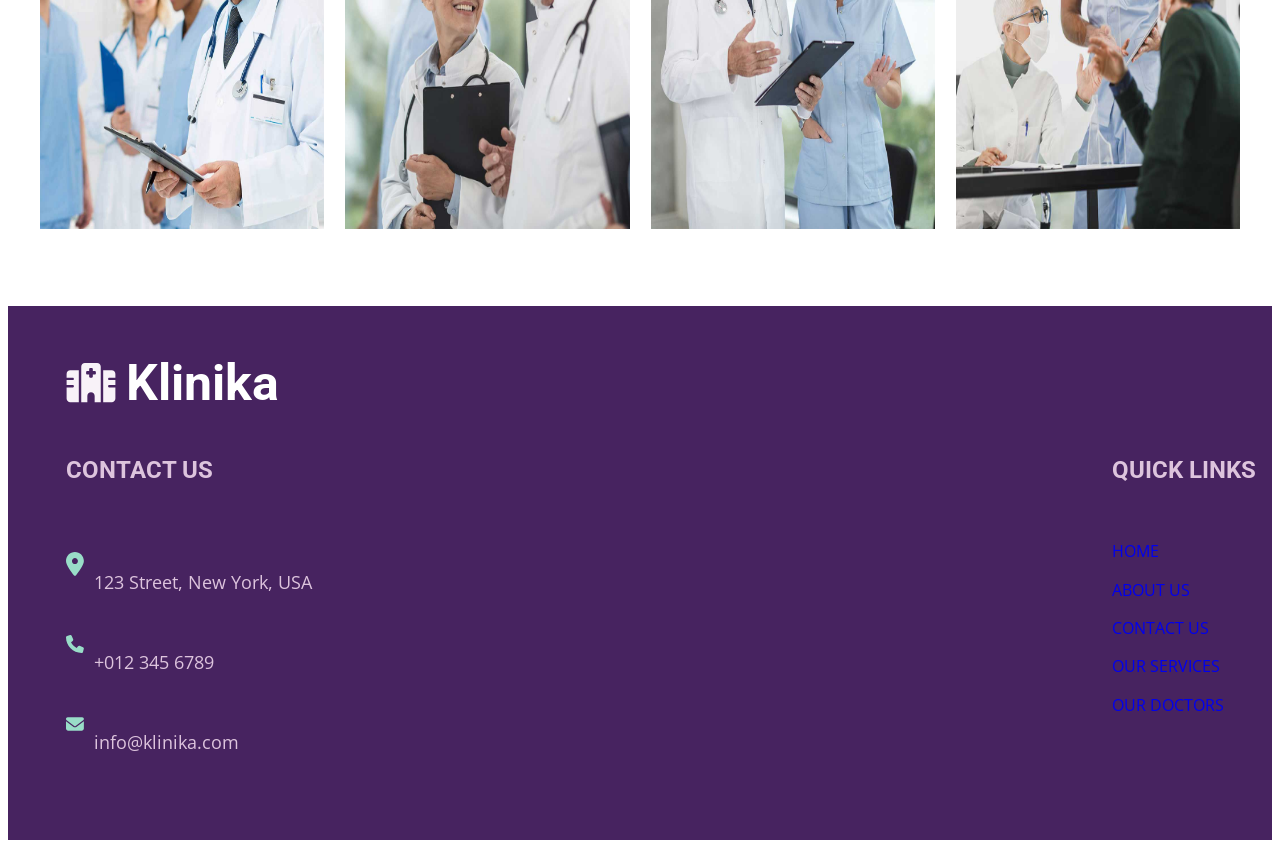
==== commit 42d81e13: "Added features" ====
--- a/dmit-1530-assignment-1-start/dmit-1530-assignment-1-start/about-us.html
+++ b/dmit-1530-assignment-1-start/dmit-1530-assignment-1-start/about-us.html
@@ -26,11 +26,12 @@
 <body>
     <header>
         <div class="container banner flex">
-            <div>
+            <div class="home">
                 <img src="./img/klinika-icon.svg" alt="Klinika Icon" width="50" height="40">
-                <h1>Klinika</h1>
-            </div>
-            <div>
+                <a href="./index.html">Klinika</a>
+                <!-- <h1>Klinik a</h1> -->
+            </div>
+            <div class="nav">
                 <a href="./index.html">Home</a>
                 <a href="./about-us.html">About</a>
                 <a href="#doctors">Our Doctors</a>
@@ -165,14 +166,14 @@
 
     <footer>
         <div class="container">
-            <div class="flex">
+            <div class="flex home">
                 <img src="./img/klinika-light-icon.svg" alt="Klinika Icon" width="50" height="40">
-                <h2>Klinika</h2>
+                <a href="./index.html">Klinika</a>
             </div>
             <div class="flex">
                 <div>
                     <div class="flex" id="contact">
-                        <h3>Contact Us</h3>
+                        <h2>Contact Us</h2>
                     </div>
                     <div class="contact-us">
                         <div class="flex">
@@ -190,12 +191,12 @@
                     </div>
                 </div>
                 <div class="quick-links">
-                    <h3>QUICK LINKS</h3>
+                    <h2>QUICK LINKS</h2>
                     <a href="./index.html   ">Home</a>
                     <a href="./about-us.html">About Us</a>
-                    <a href="#">Contact Us</a>
+                    <a href="#contact">Contact Us</a>
                     <a href="#">Our Services</a>
-                    <a href="#doctors">Our Doctors</a>
+                    <a href="#">Our Doctors</a>
                 </div>
             </div>
         </div>
--- a/dmit-1530-assignment-1-start/dmit-1530-assignment-1-start/css/styles.css
+++ b/dmit-1530-assignment-1-start/dmit-1530-assignment-1-start/css/styles.css
@@ -39,6 +39,10 @@
     color: var(--dark-purple);
 }
 
+body a:focus,
+body a:hover {
+    text-decoration: underline;
+}
 
 
 /* HEADER */
@@ -51,9 +55,23 @@
     margin-bottom: 3rem;
 }
 
-.banner h1 {
+.banner .home {
+    width: 13.3125rem;
+}
+
+.banner .home a {
+    text-decoration: none;
+    font-family: var(--title-font);
     font-size: 3.125rem;
     font-weight: bold;
+    color: var(--dark-purple);
+    width: 100px;
+}
+
+h1 {
+    font-size: 3rem;
+    font-weight: 800;
+    padding: 1.5rem 0 3rem;
 }
 
 .banner img {
@@ -79,7 +97,7 @@
     justify-content: flex-start;
 }
 
-.banner a {
+.banner .nav a {
     font-size: 1.125rem;
     font-weight: 600;
     text-decoration: none;
@@ -94,6 +112,10 @@
     width: 5.25rem;
 }
 
+.banner .nav a:hover {
+    text-decoration: underline;
+}
+
 header .container {
     padding-bottom: 0;
 }
@@ -104,17 +126,12 @@
     flex-direction: column;
     align-items: center;
     text-align: center;
+    padding-bottom: 4.5rem;
 }
 
 .goodh img {
     width: 100%;
     height: auto;
-}
-
-.goodh h2 {
-    font-size: 3rem;
-    font-weight: 800;
-    padding-top: 1.5rem;
 }
 
 .goodh .flex {
@@ -202,6 +219,7 @@
 .contact-btn:focus {
     background-color: var(--dark-purple);
     color: var(--aqua);
+    text-decoration: none;
 }
 
 /* Why choose Us */
@@ -369,13 +387,26 @@
     width: 17.5rem;
 }
 
+footer .home {
+    /* width: 13.3125rem; */
+    display: flex;
+    align-items: center;
+}
+
+footer .home img {
+    align-self: center;
+}
+
+footer .home a {
+    text-decoration: none;
+    font-family: var(--title-font);
+    font-size: 3.125rem;
+    font-weight: bold;
+    color: var(--white);
+    /* width: 100px; */
+}
+
 footer h2 {
-    font-size: 3.125rem;
-    font-weight: 700;
-    color: var(--white);
-}
-
-footer h3 {
     font-size: 1.5rem;
     color: var(--light-purple);
     text-transform: uppercase;
@@ -542,6 +573,15 @@
 
 
 @media screen and (min-width: 720px) {
+
+    h1 {
+        font-size: 3.5rem;
+    }
+
+    h3 {
+        font-size: 1.75rem;
+    }
+
     .banner {
         flex-direction: row;
         justify-content: space-between;
@@ -552,7 +592,6 @@
     .goodh {
         flex-direction: row;
         flex-wrap: wrap;
-        padding-bottom: 4.5rem;
         gap: 1.5rem;
         text-align: left;
     }
@@ -696,6 +735,10 @@
 }
 
 @media screen and (min-width: 1095px) {
+    h1 {
+        font-size: 4rem;
+    }
+
     .banner div:nth-child(2) {
         flex-wrap: nowrap;
         width: 100%;
